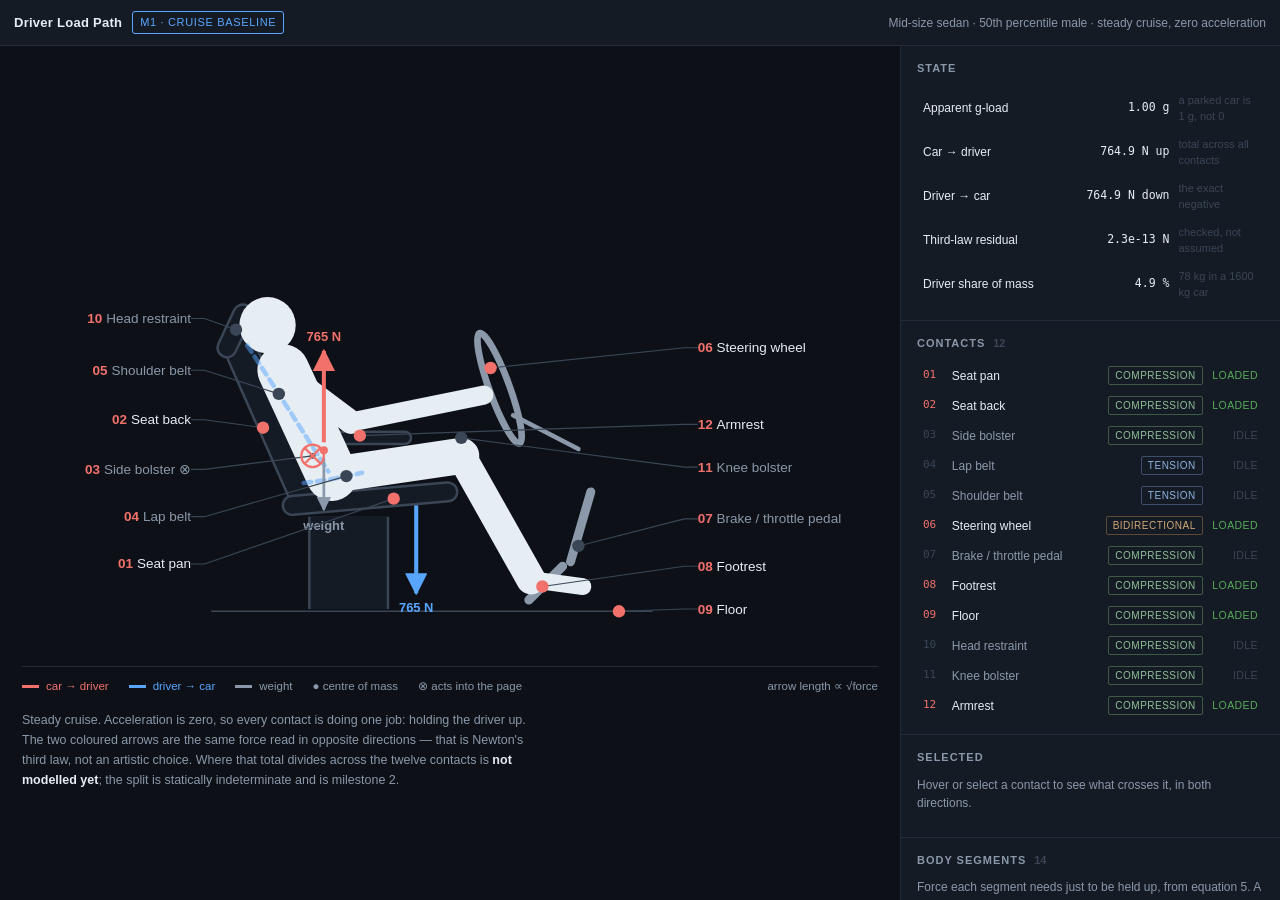
==== apps/loadpath/index.html @ c5e66214 "Build Driver Load Path M1: side elevation, cruise baseline Implements milestone 1. The first view: a" ====
<!doctype html>
<html lang="en">
<head>
<meta charset="utf-8">
<meta name="viewport" content="width=device-width, initial-scale=1">
<title>Driver Load Path — where the car touches you</title>
<link rel="icon" href="data:image/svg+xml,%3Csvg xmlns='http://www.w3.org/2000/svg' viewBox='0 0 32 32'%3E%3Ccircle cx='13' cy='9' r='4' fill='%23e6edf3'/%3E%3Cpath d='M13 13 L11 21 L22 21' stroke='%23e6edf3' stroke-width='5' fill='none' stroke-linecap='round' stroke-linejoin='round'/%3E%3Cpath d='M24 16 V7' stroke='%23f2716b' stroke-width='2.4' fill='none'/%3E%3Cpath d='M24 5 l3 4 h-6z' fill='%23f2716b'/%3E%3Cpath d='M6 18 v9' stroke='%2358a6ff' stroke-width='2.4' fill='none'/%3E%3Cpath d='M6 29 l-3-4 h6z' fill='%2358a6ff'/%3E%3C/svg%3E">
<link rel="stylesheet" href="styles.css">
</head>
<body>
  <header id="toolbar">
    <span class="brand">Driver&nbsp;Load&nbsp;Path</span>
    <span class="milestone">M1 · cruise baseline</span>
    <div class="spacer"></div>
    <span id="readout" class="readout"></span>
  </header>

  <main id="stage">
    <section id="figure-wrap">
      <div id="figure"></div>
      <p class="legend">
        <span class="key act">car → driver</span>
        <span class="key react">driver → car</span>
        <span class="key grav">weight</span>
        <span class="key sym">● centre of mass</span>
        <span class="key sym">⊗ acts into the page</span>
        <span class="scale">arrow length ∝ √force</span>
      </p>
      <p class="caption">
        Steady cruise. Acceleration is zero, so every contact is doing one job:
        holding the driver up. The two coloured arrows are the same force read
        in opposite directions — that is Newton's third law, not an artistic
        choice. Where that total divides across the twelve contacts is
        <strong>not modelled yet</strong>; the split is statically indeterminate
        and is milestone 2.
      </p>
    </section>

    <aside id="panel">
      <section>
        <h2>State</h2>
        <div id="state-rows" class="rows"></div>
      </section>

      <section>
        <h2>Contacts <span class="count">12</span></h2>
        <div id="contact-rows" class="rows"></div>
      </section>

      <section>
        <h2>Selected</h2>
        <div id="detail"></div>
      </section>

      <section>
        <h2>Body segments <span class="count">14</span></h2>
        <p class="muted">
          Force each segment needs just to be held up, from equation 5. A hand
          weighs little; a trunk is half of you.
        </p>
        <div id="segment-rows" class="rows"></div>
      </section>

      <section>
        <h2>Numbers you should not quote yet</h2>
        <div id="caveats"></div>
      </section>
    </aside>
  </main>

  <script src="js/model/constants.js"></script>
  <script src="js/model/touchpoints.js"></script>
  <script src="js/model/vehicle.js"></script>
  <script src="js/model/occupant.js"></script>
  <script src="js/view2d/vectors.js"></script>
  <script src="js/view2d/side.js"></script>
  <script src="js/app.js"></script>
</body>
</html>
---- apps/loadpath/styles.css ----
/* Driver Load Path — M1.
   Follows the house palette set by apps/gridprobe so the two read as one repo.
   The one addition is a meaning-bearing pair: --act is the car acting on the
   driver, --react is the driver acting on the car. Those two colours are never
   used for anything else. */
:root {
  --bg: #0d1117;
  --bg-soft: #151b24;
  --bg-sunk: #10161e;
  --line: #232c38;
  --line-strong: #3a4655;
  --fg: #e6edf3;
  --fg-dim: #8b98a9;
  --act: #f2716b;          /* car → driver */
  --react: #58a6ff;        /* driver → car */
  --warn: #d9a441;
  --ok: #57ab5a;
  --toolbar-h: 46px;
  --panel-w: 380px;
}

* { box-sizing: border-box; }

html, body {
  margin: 0;
  height: 100%;
  background: var(--bg);
  color: var(--fg);
  font: 13px/1.5 ui-sans-serif, -apple-system, "Segoe UI", Roboto, "Helvetica Neue", sans-serif;
}
body { display: flex; flex-direction: column; overflow: hidden; }

#toolbar {
  display: flex; align-items: center; gap: 10px;
  height: var(--toolbar-h); padding: 0 14px; flex: none;
  background: var(--bg-soft); border-bottom: 1px solid var(--line);
  user-select: none;
}
.brand { font-weight: 600; letter-spacing: .02em; }
.milestone {
  font-size: 11px; letter-spacing: .06em; text-transform: uppercase;
  color: var(--react); border: 1px solid var(--react);
  border-radius: 3px; padding: 2px 7px;
}
.spacer { flex: 1; }
.readout { color: var(--fg-dim); font-size: 12px; }

#stage { flex: 1; display: flex; min-height: 0; }

#figure-wrap {
  flex: 1; min-width: 0; display: flex; flex-direction: column;
  padding: 18px 22px 20px; gap: 14px; overflow-y: auto; justify-content: center;
}
#figure { flex: none; }
.side-view { display: block; width: 100%; height: auto; max-height: 62vh; }

.legend {
  display: flex; flex-wrap: wrap; gap: 6px 20px; margin: 0;
  font-size: 11.5px; color: var(--fg-dim);
  border-top: 1px solid var(--line); padding-top: 11px;
}
.key { display: inline-flex; align-items: center; gap: 7px; }
.key::before {
  content: ''; width: 17px; height: 3px; background: currentColor; flex: none;
}
.key.act { color: var(--act); }
.key.react { color: var(--react); }
.key.grav { color: var(--fg-dim); }
.key.sym::before { display: none; }
.scale { margin-left: auto; font-variant-numeric: tabular-nums; }

.caption {
  margin: 0; max-width: 76ch; color: var(--fg-dim); font-size: 12.5px; line-height: 1.6;
}
.caption strong { color: var(--fg); font-weight: 600; }

/* ---------- figure internals ---------- */
.contact-label { font-size: 12px; fill: var(--fg-dim); }
.contact-n { fill: var(--act); font-weight: 600; }
.contact .dot { fill: var(--line-strong); }
.contact.is-active .dot { fill: var(--act); }
.contact.is-active .contact-label { fill: var(--fg); }
.contact { cursor: pointer; }
.contact:focus { outline: none; }
.contact.is-selected .dot { fill: var(--react); r: 7; }
.contact.is-selected .contact-label { fill: var(--react); font-weight: 600; }
.contact.is-selected .leader path { stroke: var(--react); }
.contact:focus-visible .contact-label { text-decoration: underline; }
.vec-label { font-size: 11.5px; font-weight: 600; }
.note-label { font-size: 10.5px; }

/* ---------- panel ---------- */
#panel {
  width: var(--panel-w); flex: none; overflow-y: auto;
  background: var(--bg-soft); border-left: 1px solid var(--line);
  padding: 0 0 28px;
}
#panel section { padding: 14px 16px; border-bottom: 1px solid var(--line); }
#panel h2 {
  margin: 0 0 10px; font-size: 11px; letter-spacing: .09em;
  text-transform: uppercase; color: var(--fg-dim); font-weight: 600;
  display: flex; align-items: baseline; gap: 8px;
}
.count { color: var(--line-strong); font-size: 11px; letter-spacing: 0; }
.muted { color: var(--fg-dim); font-size: 12px; margin: 0 0 10px; line-height: 1.55; }

.rows { display: flex; flex-direction: column; gap: 1px; }
.row {
  display: flex; align-items: center; gap: 9px;
  padding: 5px 6px; border-radius: 3px; font-size: 12px;
}
.row .k { flex: 1; min-width: 0; }
.row .v {
  font-variant-numeric: tabular-nums; color: var(--fg);
  font-family: ui-monospace, SFMono-Regular, Menlo, monospace; font-size: 11.5px;
}
.row .note { color: var(--line-strong); font-size: 11px; flex: none; max-width: 13ch; }

.row.seg .k { flex: 0 0 9.5em; color: var(--fg-dim); }
.row.seg .v { flex: 0 0 4.6em; text-align: right; }
.bar { flex: 1; height: 4px; background: var(--bg-sunk); border-radius: 2px; overflow: hidden; }
.bar i { display: block; height: 100%; background: var(--act); opacity: .75; }

.contact-row { cursor: pointer; }
.contact-row:hover, .contact-row.sel { background: var(--bg-sunk); }
.contact-row.sel { box-shadow: inset 2px 0 0 var(--react); }
.contact-row:focus-visible { outline: 1px solid var(--react); outline-offset: -1px; }
.contact-row .n {
  font-family: ui-monospace, monospace; font-size: 11px;
  color: var(--act); flex: none; width: 1.8em;
}
.contact-row.off .n { color: var(--line-strong); }
.contact-row.off .k { color: var(--fg-dim); }
.contact-row .state {
  font-size: 10.5px; letter-spacing: .04em; text-transform: uppercase;
  color: var(--ok); flex: none; width: 4.4em; text-align: right;
}
.contact-row.off .state { color: var(--line-strong); }

.pill {
  font-size: 10px; letter-spacing: .05em; text-transform: uppercase;
  padding: 1px 6px; border-radius: 2px; border: 1px solid var(--line-strong);
  color: var(--fg-dim); flex: none;
}
.pill.compression { border-color: #3f5a44; color: #8fbf96; }
.pill.tension { border-color: #3d4f6b; color: #8fb4e0; }
.pill.bidirectional { border-color: #5c4a34; color: #d0a877; }
.pill.corroborated { border-color: #3d4f6b; color: #8fb4e0; }
.pill.placeholder { border-color: #5c4a34; color: var(--warn); }

/* ---------- detail ---------- */
#detail h3 { margin: 0 0 3px; font-size: 14px; font-weight: 600; }
#detail h3 .n { color: var(--act); font-family: ui-monospace, monospace; font-size: 12px; }
#detail .anat { margin: 0 0 11px; color: var(--fg-dim); font-size: 12px; }
.pair { display: flex; flex-direction: column; gap: 7px; }
.half {
  border-left: 2px solid; padding: 6px 0 6px 10px;
  display: flex; flex-direction: column; gap: 2px;
}
.half.act { border-color: var(--act); }
.half.react { border-color: var(--react); }
.half .dir {
  font-size: 10px; letter-spacing: .07em; text-transform: uppercase; font-weight: 600;
}
.half.act .dir { color: var(--act); }
.half.react .dir { color: var(--react); }
.half .what { font-size: 12px; color: var(--fg); line-height: 1.45; }
.meta {
  display: flex; flex-wrap: wrap; gap: 4px 14px; margin-top: 11px;
  font-size: 11px; color: var(--fg-dim);
}

/* ---------- caveats ---------- */
.caveat {
  display: flex; flex-direction: column; gap: 4px;
  padding: 8px 0; border-bottom: 1px solid var(--line);
}
.caveat:last-child { border-bottom: none; }
.caveat .pill { align-self: flex-start; }
.caveat .ck {
  font-family: ui-monospace, monospace; font-size: 11px; color: var(--fg);
}
.caveat .cv { font-size: 11.5px; color: var(--fg-dim); line-height: 1.5; }

@media (max-width: 900px) {
  body { overflow: auto; }
  #stage { flex-direction: column; }
  #panel { width: auto; border-left: none; border-top: 1px solid var(--line); }
  .side-view { max-height: none; }
}
@media (prefers-reduced-motion: reduce) { * { transition: none !important; } }
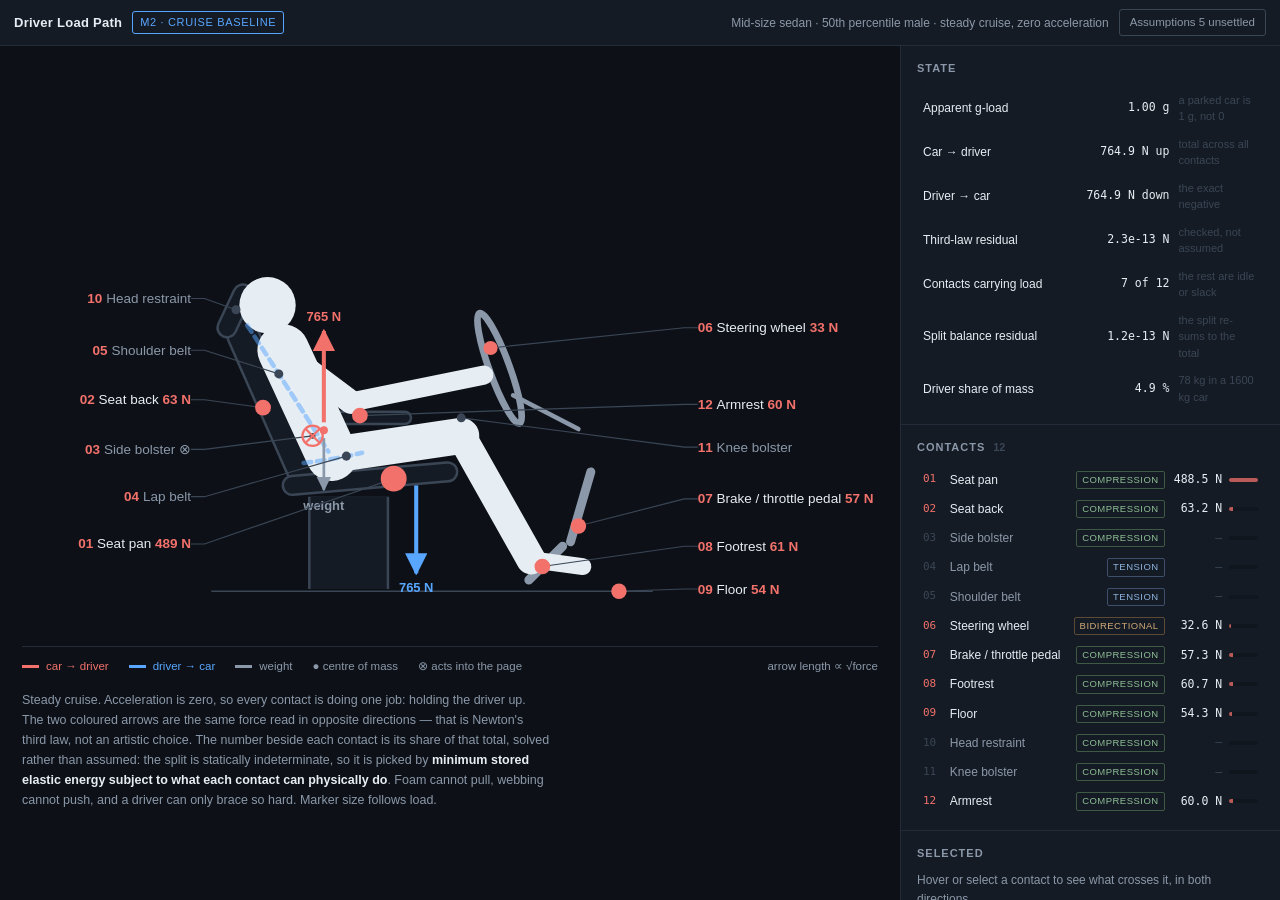
==== commit b1e2ee6c: "Build Driver Load Path M2: contact force solver and provenance drawer Implements milestone 2, the pa" ====
--- a/apps/loadpath/index.html
+++ b/apps/loadpath/index.html
@@ -10,9 +10,10 @@
 <body>
   <header id="toolbar">
     <span class="brand">Driver&nbsp;Load&nbsp;Path</span>
-    <span class="milestone">M1 · cruise baseline</span>
+    <span class="milestone">M2 · cruise baseline</span>
     <div class="spacer"></div>
     <span id="readout" class="readout"></span>
+    <button id="btn-assumptions" class="ghost" type="button">Assumptions</button>
   </header>
 
   <main id="stage">
@@ -30,9 +31,12 @@
         Steady cruise. Acceleration is zero, so every contact is doing one job:
         holding the driver up. The two coloured arrows are the same force read
         in opposite directions — that is Newton's third law, not an artistic
-        choice. Where that total divides across the twelve contacts is
-        <strong>not modelled yet</strong>; the split is statically indeterminate
-        and is milestone 2.
+        choice. The number beside each contact is its share of that total,
+        solved rather than assumed: the split is statically indeterminate, so
+        it is picked by <strong>minimum stored elastic energy subject to what
+        each contact can physically do</strong>. Foam cannot pull, webbing
+        cannot push, and a driver can only brace so hard. Marker size follows
+        load.
       </p>
     </section>
 
@@ -63,6 +67,10 @@
 
       <section>
         <h2>Numbers you should not quote yet</h2>
+        <p class="muted">
+          The force split leans on these first. Full list in
+          <strong>Assumptions</strong>, top right.
+        </p>
         <div id="caveats"></div>
       </section>
     </aside>
@@ -72,8 +80,10 @@
   <script src="js/model/touchpoints.js"></script>
   <script src="js/model/vehicle.js"></script>
   <script src="js/model/occupant.js"></script>
+  <script src="js/model/contacts.js"></script>
   <script src="js/view2d/vectors.js"></script>
   <script src="js/view2d/side.js"></script>
+  <script src="js/ui/assumptions.js"></script>
   <script src="js/app.js"></script>
 </body>
 </html>
--- a/apps/loadpath/styles.css
+++ b/apps/loadpath/styles.css
@@ -82,7 +82,10 @@
 .contact.is-active .contact-label { fill: var(--fg); }
 .contact { cursor: pointer; }
 .contact:focus { outline: none; }
-.contact.is-selected .dot { fill: var(--react); r: 7; }
+/* Selection must not resize the marker: radius already encodes load, so
+   forcing r here made the most-loaded contact shrink when you clicked it.
+   Ring it instead and leave the size alone. */
+.contact.is-selected .dot { fill: var(--react); stroke: var(--react); stroke-width: 3; stroke-opacity: .35; }
 .contact.is-selected .contact-label { fill: var(--react); font-weight: 600; }
 .contact.is-selected .leader path { stroke: var(--react); }
 .contact:focus-visible .contact-label { text-decoration: underline; }
@@ -182,10 +185,108 @@
 }
 .caveat .cv { font-size: 11.5px; color: var(--fg-dim); line-height: 1.5; }
 
+/* Below 900px the two-column flex layout collapses the figure to nothing,
+   because the panel's content claims the whole column. Drop out of flex
+   entirely rather than trying to referee it: the page becomes an ordinary
+   scrolling document, figure first, panel under it. */
 @media (max-width: 900px) {
-  body { overflow: auto; }
-  #stage { flex-direction: column; }
+  html, body { height: auto; overflow: visible; }
+  body { display: block; }
+  #toolbar {
+    height: auto; min-height: var(--toolbar-h);
+    flex-wrap: wrap; padding: 8px 14px; row-gap: 4px;
+  }
+  .readout { flex-basis: 100%; }
+  .spacer { display: none; }
+  #stage { display: block; min-height: 0; }
+  #figure-wrap { padding: 16px 14px 18px; display: block; }
+  #figure { margin-bottom: 14px; }
   #panel { width: auto; border-left: none; border-top: 1px solid var(--line); }
   .side-view { max-height: none; }
+  .legend { margin-bottom: 12px; }
+  .row .note { display: none; }
 }
 @media (prefers-reduced-motion: reduce) { * { transition: none !important; } }
+
+/* ---------- M2: force values, and the provenance drawer ---------- */
+.contact-force { fill: var(--act); font-weight: 600; }
+.contact.is-idle .contact-force { fill: var(--line-strong); }
+.contact.is-selected .contact-force { fill: var(--react); }
+
+.row.contact-row .v.force {
+  flex: 0 0 4.4em; text-align: right; font-size: 11.5px;
+}
+.row.contact-row.off .v.force { color: var(--line-strong); }
+.row.contact-row .bar { flex: 0 0 2.4em; }
+/* The longest label, "Brake / throttle pedal", wrapped to two lines and threw
+   that row out of alignment with the other eleven. */
+.row.contact-row { gap: 7px; }
+.row.contact-row .k { white-space: nowrap; overflow: hidden; text-overflow: ellipsis; }
+.row.contact-row .pill { font-size: 9.5px; padding: 1px 5px; }
+.row.contact-row .bar i { background: var(--act); }
+
+.detail-force {
+  display: flex; align-items: baseline; gap: 9px; margin: 10px 0 4px;
+  padding: 8px 10px; background: var(--bg-sunk); border-left: 2px solid var(--act);
+}
+.detail-force.idle { border-left-color: var(--line-strong); }
+.detail-force .fv {
+  font-family: ui-monospace, monospace; font-size: 17px; font-weight: 600;
+  color: var(--act); font-variant-numeric: tabular-nums;
+}
+.detail-force.idle .fv { color: var(--fg-dim); font-size: 13px; }
+.detail-force .fl { font-size: 11px; color: var(--fg-dim); line-height: 1.4; }
+
+button.ghost {
+  background: transparent; color: var(--fg-dim);
+  border: 1px solid var(--line-strong); border-radius: 3px;
+  padding: 4px 10px; font: inherit; font-size: 11.5px; cursor: pointer;
+}
+button.ghost:hover { color: var(--fg); border-color: var(--fg-dim); }
+button.ghost:focus-visible { outline: 2px solid var(--react); outline-offset: 1px; }
+button.ghost[aria-expanded="true"] { color: var(--react); border-color: var(--react); }
+
+.drawer {
+  position: fixed; top: var(--toolbar-h); right: 0; bottom: 0; width: min(520px, 100%);
+  background: var(--bg-soft); border-left: 1px solid var(--line-strong);
+  box-shadow: -18px 0 40px rgba(0, 0, 0, .45);
+  overflow-y: auto; z-index: 20; padding: 0 0 40px;
+}
+.drawer[hidden] { display: none; }
+.drawer-head {
+  position: sticky; top: 0; z-index: 1;
+  display: flex; align-items: center; justify-content: space-between; gap: 12px;
+  padding: 14px 18px; background: var(--bg-soft); border-bottom: 1px solid var(--line);
+}
+.drawer-head h2 { margin: 0; font-size: 14px; font-weight: 600; letter-spacing: 0; text-transform: none; }
+.drawer-close {
+  background: none; border: none; color: var(--fg-dim); font-size: 22px;
+  line-height: 1; cursor: pointer; padding: 0 4px;
+}
+.drawer-close:hover { color: var(--fg); }
+.drawer-close:focus-visible { outline: 2px solid var(--react); outline-offset: 2px; }
+.drawer-lede { margin: 0; padding: 14px 18px; color: var(--fg-dim); font-size: 12.5px; line-height: 1.55; }
+
+.prov-group { padding: 6px 18px 14px; border-top: 1px solid var(--line); }
+.prov-group h3 { margin: 12px 0 4px; display: flex; align-items: center; gap: 9px; font-size: 12px; }
+.grp-count { color: var(--line-strong); font-size: 11px; font-weight: 400; }
+.grp-blurb { margin: 0 0 10px; color: var(--fg-dim); font-size: 11.5px; line-height: 1.5; }
+.prov { padding: 9px 0; border-bottom: 1px solid var(--line); }
+.prov:last-child { border-bottom: none; }
+.prov-key { font-family: ui-monospace, monospace; font-size: 11.5px; color: var(--fg); }
+.prov-val {
+  font-family: ui-monospace, monospace; font-size: 11px; color: var(--react);
+  margin-top: 2px; font-variant-numeric: tabular-nums;
+}
+.prov-src { font-size: 12px; color: var(--fg-dim); line-height: 1.5; margin-top: 4px; }
+.prov-caveat {
+  font-size: 11.5px; color: var(--warn); line-height: 1.5; margin-top: 6px;
+  border-left: 2px solid var(--warn); padding-left: 9px;
+}
+.drawer-foot { padding: 14px 18px; border-top: 1px solid var(--line-strong); }
+.drawer-foot p { margin: 0; color: var(--fg-dim); font-size: 11.5px; line-height: 1.55; }
+
+@media (max-width: 900px) {
+  .drawer { top: 0; width: 100%; border-left: none; }
+  body.drawer-open { overflow: hidden; }
+}
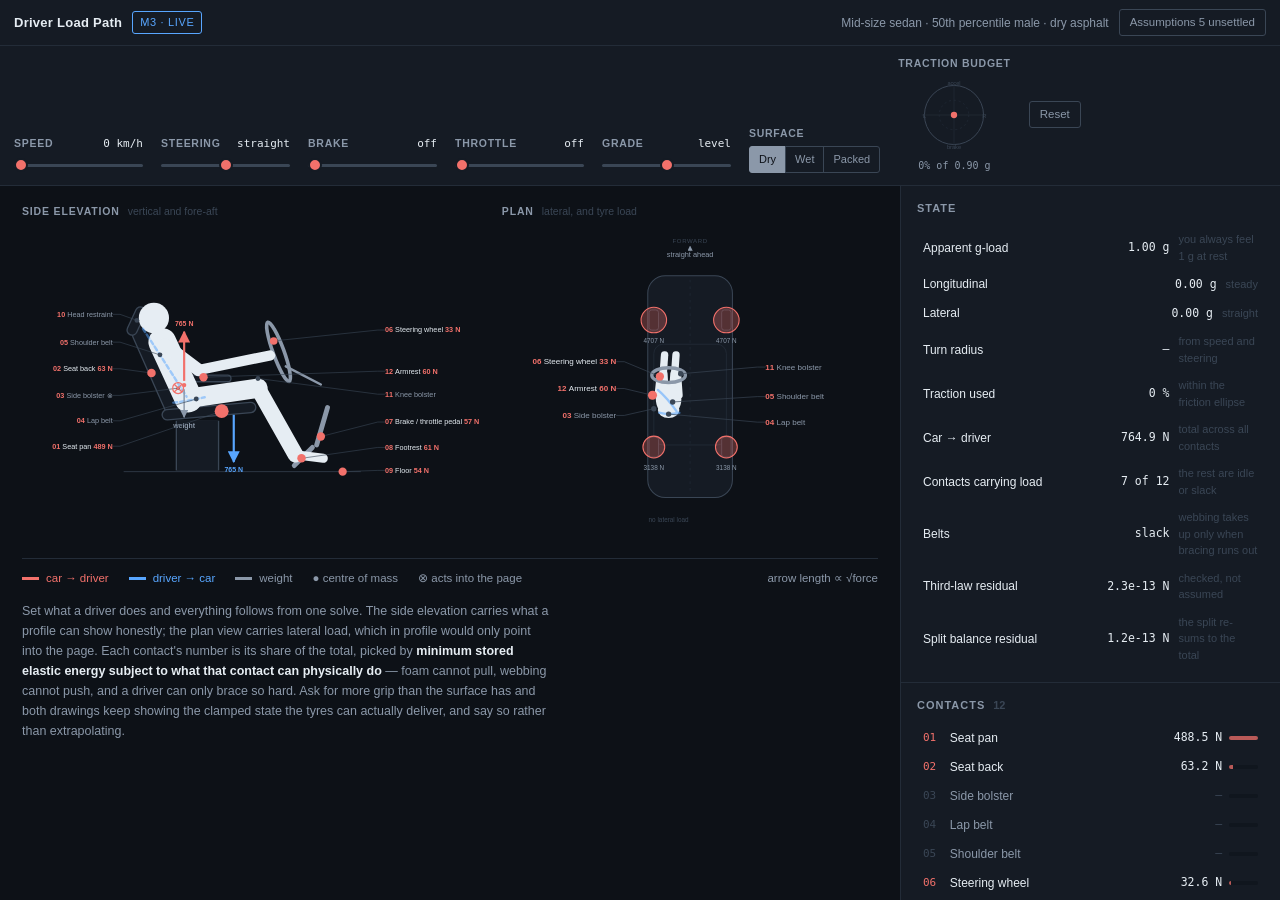
==== commit 20c78e34: "Build Driver Load Path M3: plan view and live inputs Implements milestone 3. Three milestones showed" ====
--- a/apps/loadpath/index.html
+++ b/apps/loadpath/index.html
@@ -10,15 +10,27 @@
 <body>
   <header id="toolbar">
     <span class="brand">Driver&nbsp;Load&nbsp;Path</span>
-    <span class="milestone">M2 · cruise baseline</span>
+    <span class="milestone">M3 · live</span>
     <div class="spacer"></div>
     <span id="readout" class="readout"></span>
     <button id="btn-assumptions" class="ghost" type="button">Assumptions</button>
   </header>
 
+  <div id="controls"></div>
+  <p id="limit-banner" class="limit-banner" hidden></p>
+
   <main id="stage">
     <section id="figure-wrap">
-      <div id="figure"></div>
+      <div class="figures">
+        <div class="fig-col">
+          <h2 class="fig-title">Side elevation <span>vertical and fore-aft</span></h2>
+          <div id="figure"></div>
+        </div>
+        <div class="fig-col fig-col-plan">
+          <h2 class="fig-title">Plan <span>lateral, and tyre load</span></h2>
+          <div id="figure-plan"></div>
+        </div>
+      </div>
       <p class="legend">
         <span class="key act">car → driver</span>
         <span class="key react">driver → car</span>
@@ -28,15 +40,15 @@
         <span class="scale">arrow length ∝ √force</span>
       </p>
       <p class="caption">
-        Steady cruise. Acceleration is zero, so every contact is doing one job:
-        holding the driver up. The two coloured arrows are the same force read
-        in opposite directions — that is Newton's third law, not an artistic
-        choice. The number beside each contact is its share of that total,
-        solved rather than assumed: the split is statically indeterminate, so
-        it is picked by <strong>minimum stored elastic energy subject to what
-        each contact can physically do</strong>. Foam cannot pull, webbing
-        cannot push, and a driver can only brace so hard. Marker size follows
-        load.
+        Set what a driver does and everything follows from one solve. The side
+        elevation carries what a profile can show honestly; the plan view
+        carries lateral load, which in profile would only point into the page.
+        Each contact's number is its share of the total, picked by
+        <strong>minimum stored elastic energy subject to what that contact can
+        physically do</strong> — foam cannot pull, webbing cannot push, and a
+        driver can only brace so hard. Ask for more grip than the surface has
+        and both drawings keep showing the clamped state the tyres can actually
+        deliver, and say so rather than extrapolating.
       </p>
     </section>
 
@@ -83,7 +95,9 @@
   <script src="js/model/contacts.js"></script>
   <script src="js/view2d/vectors.js"></script>
   <script src="js/view2d/side.js"></script>
+  <script src="js/view2d/plan.js"></script>
   <script src="js/ui/assumptions.js"></script>
+  <script src="js/ui/controls.js"></script>
   <script src="js/app.js"></script>
 </body>
 </html>
--- a/apps/loadpath/styles.css
+++ b/apps/loadpath/styles.css
@@ -49,7 +49,7 @@
 
 #figure-wrap {
   flex: 1; min-width: 0; display: flex; flex-direction: column;
-  padding: 18px 22px 20px; gap: 14px; overflow-y: auto; justify-content: center;
+  padding: 18px 22px 20px; gap: 14px; overflow-y: auto;
 }
 #figure { flex: none; }
 .side-view { display: block; width: 100%; height: auto; max-height: 62vh; }
@@ -290,3 +290,92 @@
   .drawer { top: 0; width: 100%; border-left: none; }
   body.drawer-open { overflow: hidden; }
 }
+
+/* ---------- M3: the input strip, two views, the limit banner ---------- */
+#controls { flex: none; background: var(--bg-soft); border-bottom: 1px solid var(--line); }
+.ctl-strip {
+  display: flex; align-items: flex-end; gap: 18px;
+  padding: 10px 14px 12px; flex-wrap: wrap;
+}
+.ctl { display: flex; flex-direction: column; gap: 5px; min-width: 118px; }
+.ctl-label {
+  display: flex; align-items: baseline; justify-content: space-between; gap: 10px;
+  font-size: 10.5px; letter-spacing: .07em; text-transform: uppercase;
+  color: var(--fg-dim); font-weight: 600;
+}
+.ctl-val {
+  font-family: ui-monospace, SFMono-Regular, Menlo, monospace; font-size: 11px;
+  color: var(--fg); letter-spacing: 0; text-transform: none; font-weight: 500;
+  font-variant-numeric: tabular-nums;
+}
+.ctl input[type="range"] {
+  -webkit-appearance: none; appearance: none; width: 100%; height: 3px;
+  background: var(--line-strong); border-radius: 2px; outline: none; margin: 6px 0;
+}
+.ctl input[type="range"]::-webkit-slider-thumb {
+  -webkit-appearance: none; width: 14px; height: 14px; border-radius: 50%;
+  background: var(--act); cursor: pointer; border: 2px solid var(--bg-soft);
+}
+.ctl input[type="range"]::-moz-range-thumb {
+  width: 14px; height: 14px; border-radius: 50%; background: var(--act);
+  cursor: pointer; border: 2px solid var(--bg-soft);
+}
+.ctl input[type="range"]:focus-visible { outline: 2px solid var(--react); outline-offset: 4px; }
+
+.seg { display: flex; gap: 0; }
+.seg-btn {
+  background: transparent; color: var(--fg-dim); border: 1px solid var(--line-strong);
+  padding: 4px 9px; font: inherit; font-size: 11px; cursor: pointer; margin-left: -1px;
+}
+.seg-btn:first-child { border-radius: 3px 0 0 3px; margin-left: 0; }
+.seg-btn:last-child { border-radius: 0 3px 3px 0; }
+.seg-btn.on { color: var(--bg); background: var(--fg-dim); border-color: var(--fg-dim); }
+.seg-btn:focus-visible { outline: 2px solid var(--react); outline-offset: 1px; z-index: 1; }
+
+.ctl-gauge { min-width: 104px; align-items: center; }
+.gauge { width: 76px; height: 76px; display: block; }
+.gauge-limit { transition: stroke .15s; }
+.gauge.over .gauge-limit { stroke: var(--warn); }
+.gauge-tick { font-size: 8px; }
+.gauge-read {
+  font-family: ui-monospace, monospace; font-size: 10px; color: var(--fg-dim);
+  font-variant-numeric: tabular-nums; text-align: center;
+}
+.gauge-read.over { color: var(--warn); font-weight: 600; }
+.ctl-reset { align-self: center; }
+
+.limit-banner {
+  flex: none; margin: 0; padding: 8px 16px; font-size: 12px; line-height: 1.5;
+  background: rgba(217, 164, 65, .11); color: var(--warn);
+  border-bottom: 1px solid var(--line);
+}
+.limit-banner[hidden] { display: none; }
+
+.figures { display: flex; gap: 20px; align-items: flex-start; min-width: 0; }
+.fig-col { min-width: 0; display: flex; flex-direction: column; gap: 6px; }
+.fig-col:first-child { flex: 1 1 55%; }
+.fig-col-plan { flex: 1 1 45%; }
+.fig-title {
+  margin: 0; font-size: 10.5px; letter-spacing: .08em; text-transform: uppercase;
+  color: var(--fg-dim); font-weight: 600; display: flex; gap: 8px; align-items: baseline;
+}
+.fig-title span { color: var(--line-strong); letter-spacing: 0; text-transform: none; font-weight: 400; }
+.plan-view { display: block; width: 100%; height: auto; max-height: 58vh; }
+.patch-label { font-size: 9.5px; font-variant-numeric: tabular-nums; }
+.plan-heading { font-size: 11px; }
+.plan-axis { font-size: 9px; letter-spacing: .1em; text-transform: uppercase; }
+
+.row.warn .v { color: var(--warn); font-weight: 600; }
+
+@media (max-width: 1180px) {
+  .figures { flex-direction: column; }
+  .fig-col, .fig-col-plan { flex: none; width: 100%; }
+  .plan-view { max-height: none; }
+}
+@media (max-width: 900px) {
+  .ctl-strip { gap: 12px; padding: 10px 14px; }
+  .ctl { min-width: calc(50% - 8px); flex: 1 1 calc(50% - 8px); }
+  .ctl-gauge, .ctl-surface { flex-basis: 100%; }
+}
+
+.plan-lat-label { font-size: 9.5px; }
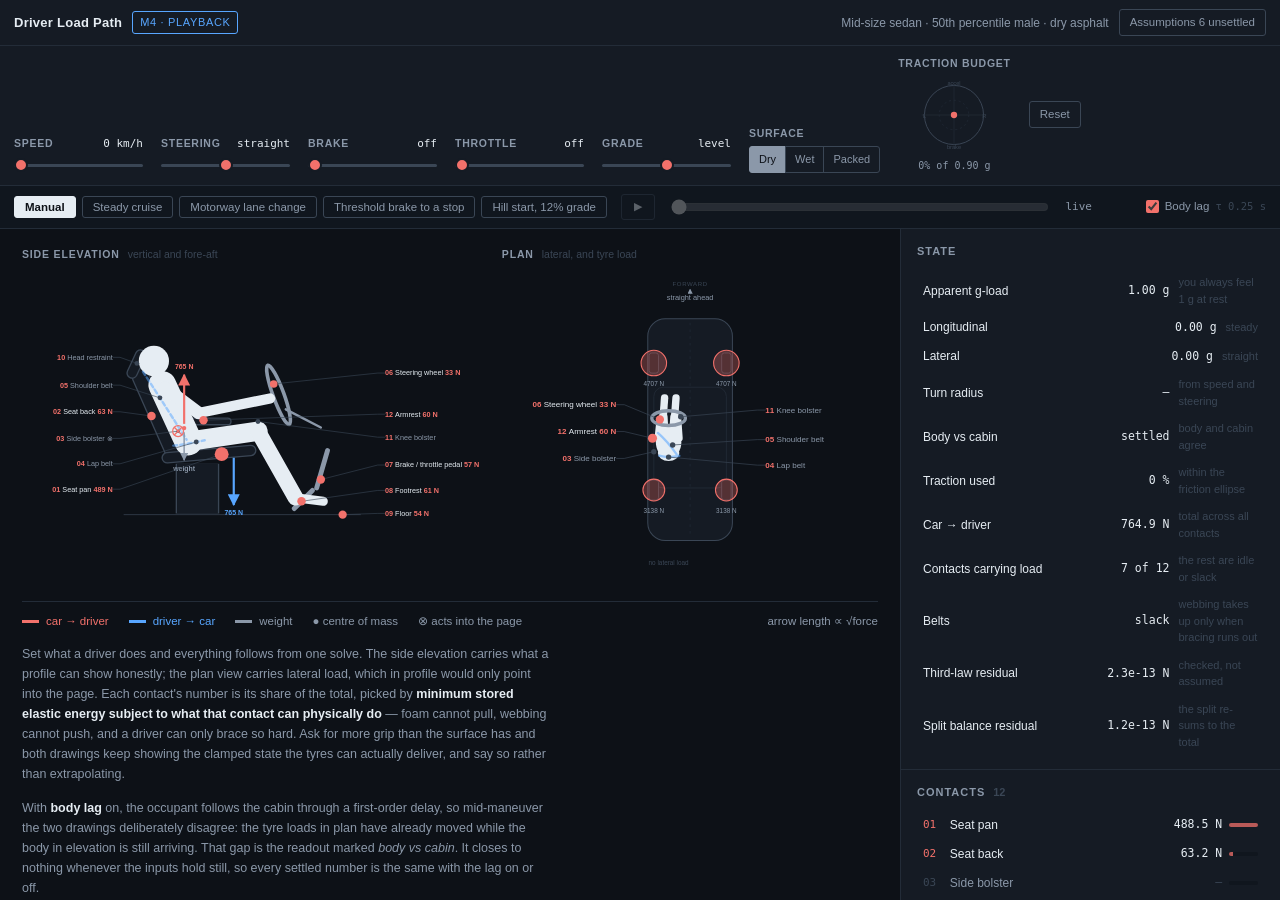
==== commit ca2af0df: "Build Driver Load Path M4: scripted playback and body lag Four maneuvers as timelines of the same fi" ====
--- a/apps/loadpath/index.html
+++ b/apps/loadpath/index.html
@@ -10,13 +10,14 @@
 <body>
   <header id="toolbar">
     <span class="brand">Driver&nbsp;Load&nbsp;Path</span>
-    <span class="milestone">M3 · live</span>
+    <span class="milestone">M4 · playback</span>
     <div class="spacer"></div>
     <span id="readout" class="readout"></span>
     <button id="btn-assumptions" class="ghost" type="button">Assumptions</button>
   </header>
 
   <div id="controls"></div>
+  <div id="transport"></div>
   <p id="limit-banner" class="limit-banner" hidden></p>
 
   <main id="stage">
@@ -49,6 +50,14 @@
         driver can only brace so hard. Ask for more grip than the surface has
         and both drawings keep showing the clamped state the tyres can actually
         deliver, and say so rather than extrapolating.
+      </p>
+      <p class="caption">
+        With <strong>body lag</strong> on, the occupant follows the cabin
+        through a first-order delay, so mid-maneuver the two drawings
+        deliberately disagree: the tyre loads in plan have already moved while
+        the body in elevation is still arriving. That gap is the readout marked
+        <em>body vs cabin</em>. It closes to nothing whenever the inputs hold
+        still, so every settled number is the same with the lag on or off.
       </p>
     </section>
 
@@ -93,11 +102,13 @@
   <script src="js/model/vehicle.js"></script>
   <script src="js/model/occupant.js"></script>
   <script src="js/model/contacts.js"></script>
+  <script src="js/model/scenarios.js"></script>
   <script src="js/view2d/vectors.js"></script>
   <script src="js/view2d/side.js"></script>
   <script src="js/view2d/plan.js"></script>
   <script src="js/ui/assumptions.js"></script>
   <script src="js/ui/controls.js"></script>
+  <script src="js/ui/transport.js"></script>
   <script src="js/app.js"></script>
 </body>
 </html>
--- a/apps/loadpath/styles.css
+++ b/apps/loadpath/styles.css
@@ -344,6 +344,51 @@
 .gauge-read.over { color: var(--warn); font-weight: 600; }
 .ctl-reset { align-self: center; }
 
+/* ---- M4 transport ---- */
+#transport { flex: none; background: var(--bg-sunk); border-bottom: 1px solid var(--line); }
+.transport {
+  display: flex; align-items: center; gap: 14px;
+  padding: 8px 14px; flex-wrap: wrap;
+}
+.tp-chips { display: flex; gap: 6px; flex-wrap: wrap; }
+.tp-chip {
+  background: transparent; border: 1px solid var(--line-strong); color: var(--fg-dim);
+  border-radius: 3px; padding: 4px 10px; font-size: 11.5px; cursor: pointer;
+  font-family: inherit;
+}
+.tp-chip:hover { color: var(--fg); border-color: var(--fg-dim); }
+.tp-chip.on { background: var(--fg); border-color: var(--fg); color: var(--bg); font-weight: 600; }
+.tp-play {
+  background: transparent; border: 1px solid var(--line-strong); color: var(--fg);
+  border-radius: 3px; width: 34px; height: 26px; cursor: pointer; font-size: 11px;
+  font-family: inherit; line-height: 1;
+}
+.tp-play:disabled { opacity: .35; cursor: default; }
+.tp-play:not(:disabled):hover { border-color: var(--fg-dim); }
+.transport.playing .tp-play { border-color: var(--act); color: var(--act); }
+.tp-scrub { flex: 1 1 200px; min-width: 140px; max-width: 620px; }
+.tp-scrub:disabled { opacity: .35; }
+.tp-clock {
+  font-family: ui-monospace, SFMono-Regular, Menlo, monospace; font-size: 11px;
+  color: var(--fg-dim); font-variant-numeric: tabular-nums; min-width: 10ch;
+}
+.transport.playing .tp-clock { color: var(--act); }
+.tp-lag {
+  display: flex; align-items: center; gap: 6px; font-size: 11.5px;
+  color: var(--fg-dim); cursor: pointer; user-select: none;
+}
+.tp-lag input { margin: 0; accent-color: var(--act); }
+.tp-tau {
+  font-family: ui-monospace, SFMono-Regular, Menlo, monospace; font-size: 10.5px;
+  color: var(--line-strong);
+}
+.tp-blurb {
+  margin: 0; padding: 0 14px 10px; max-width: 92ch;
+  font-size: 12px; color: var(--fg-dim); line-height: 1.55;
+}
+.tp-blurb[hidden] { display: none; }
+.row.transient .v { color: var(--act); }
+
 .limit-banner {
   flex: none; margin: 0; padding: 8px 16px; font-size: 12px; line-height: 1.5;
   background: rgba(217, 164, 65, .11); color: var(--warn);
@@ -374,6 +419,8 @@
 }
 @media (max-width: 900px) {
   .ctl-strip { gap: 12px; padding: 10px 14px; }
+  .transport { gap: 10px; padding: 8px 14px; }
+  .tp-scrub { flex-basis: 100%; }
   .ctl { min-width: calc(50% - 8px); flex: 1 1 calc(50% - 8px); }
   .ctl-gauge, .ctl-surface { flex-basis: 100%; }
 }
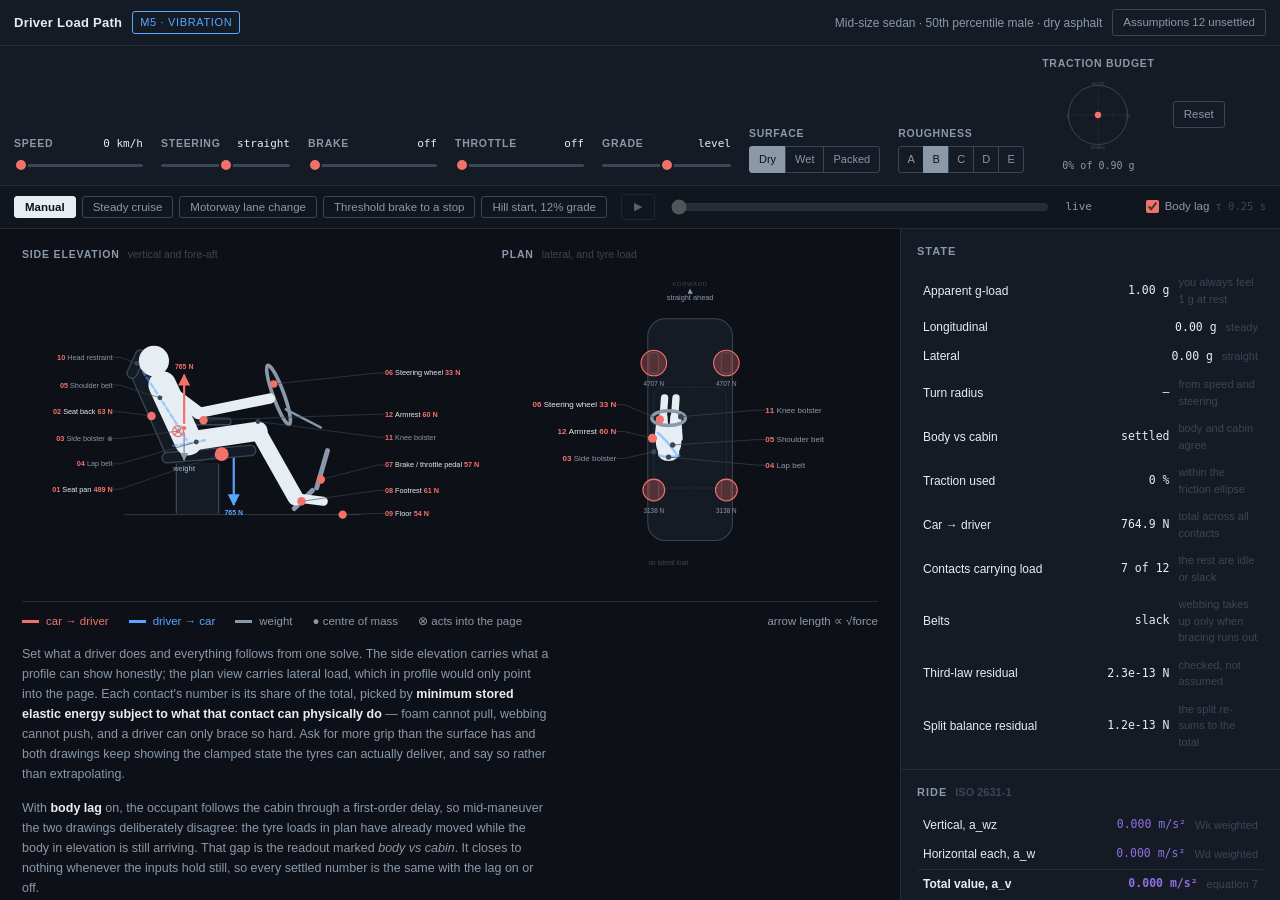
==== commit 0c9ecb39: "Build Driver Load Path M5: the vibration channel, kept separate Whole-body vibration as a frequency-" ====
--- a/apps/loadpath/index.html
+++ b/apps/loadpath/index.html
@@ -10,7 +10,7 @@
 <body>
   <header id="toolbar">
     <span class="brand">Driver&nbsp;Load&nbsp;Path</span>
-    <span class="milestone">M4 · playback</span>
+    <span class="milestone">M5 · vibration</span>
     <div class="spacer"></div>
     <span id="readout" class="readout"></span>
     <button id="btn-assumptions" class="ghost" type="button">Assumptions</button>
@@ -59,12 +59,33 @@
         <em>body vs cabin</em>. It closes to nothing whenever the inputs hold
         still, so every settled number is the same with the lag on or off.
       </p>
+      <section id="vib-block">
+        <h2 class="fig-title">Vibration <span>a different quantity, in different units</span></h2>
+        <div id="spectrum"></div>
+        <p class="caption">
+          Everything above is force in newtons at one instant. This is
+          <strong>whole-body vibration</strong>: a weighted RMS acceleration in
+          m/s² spread over frequency, evaluated per ISO 2631-1. The two are
+          deliberately not combined — a comfort index averaged into a force
+          arrow would satisfy neither. They share the speed and the road, and
+          nothing else. The <em>weighted</em> trace is what the seated body is
+          sensitive to; the gap between it and the raw trace is the human
+          weighting doing its work, discarding energy the seat really does
+          deliver but the body barely registers.
+        </p>
+      </section>
     </section>
 
     <aside id="panel">
       <section>
         <h2>State</h2>
         <div id="state-rows" class="rows"></div>
+      </section>
+
+      <section>
+        <h2>Ride <span class="count">ISO 2631-1</span></h2>
+        <div id="vib-rows" class="rows"></div>
+        <div id="vib-bands"></div>
       </section>
 
       <section>
@@ -103,9 +124,11 @@
   <script src="js/model/occupant.js"></script>
   <script src="js/model/contacts.js"></script>
   <script src="js/model/scenarios.js"></script>
+  <script src="js/model/vibration.js"></script>
   <script src="js/view2d/vectors.js"></script>
   <script src="js/view2d/side.js"></script>
   <script src="js/view2d/plan.js"></script>
+  <script src="js/view2d/spectrum.js"></script>
   <script src="js/ui/assumptions.js"></script>
   <script src="js/ui/controls.js"></script>
   <script src="js/ui/transport.js"></script>
--- a/apps/loadpath/styles.css
+++ b/apps/loadpath/styles.css
@@ -14,6 +14,12 @@
   --act: #f2716b;          /* car → driver */
   --react: #58a6ff;        /* driver → car */
   --warn: #d9a441;
+  /* The vibration channel. A third meaning-bearing hue, deliberately not --act
+     or --react: those two encode direction of action on a force, and vibration
+     has no direction and is not a force. Validated against this surface for the
+     lightness band, chroma floor, CVD separation and contrast. */
+  --vib: #8f6ee0;
+  --vib-soft: #6d55ab;
   --ok: #57ab5a;
   --toolbar-h: 46px;
   --panel-w: 380px;
@@ -426,3 +432,62 @@
 }
 
 .plan-lat-label { font-size: 9.5px; }
+
+
+/* ---- M5 vibration: spectrum chart and ride panel ---- */
+#vib-block { margin-top: 26px; padding-top: 20px; border-top: 1px solid var(--line); }
+#spectrum { margin-top: 10px; }
+.spectrum { display: block; width: 100%; height: auto; }
+.spec-region { fill: var(--vib); opacity: .07; }
+.spec-region-label {
+  font-family: ui-monospace, SFMono-Regular, Menlo, monospace; font-size: 9px;
+  fill: var(--fg-dim); letter-spacing: .04em;
+}
+.spec-axis { stroke: var(--line-strong); stroke-width: 1; }
+.spec-region-rule { stroke: var(--vib-soft); stroke-width: 1; opacity: .55; }
+.spec-grid { stroke: var(--line); stroke-width: 1; }
+.spec-tick {
+  font-family: ui-monospace, SFMono-Regular, Menlo, monospace; font-size: 9px;
+  fill: var(--fg-dim);
+}
+.spec-weighted { stroke: var(--vib); stroke-width: 2; stroke-linejoin: round; }
+.spec-fill { fill: var(--vib); opacity: .14; stroke: none; }
+.spec-raw {
+  stroke: var(--vib-soft); stroke-width: 1.5; stroke-dasharray: 4 3; opacity: .95;
+}
+.spec-peak { fill: var(--vib); stroke: var(--bg); stroke-width: 2; }
+.spec-label { font-size: 10.5px; fill: var(--fg-dim); }
+.spec-label.weighted { fill: var(--fg); }
+.spec-sub { font-size: 9.5px; fill: var(--line-strong); }
+.spec-region { }
+.spec-hair { stroke: var(--fg-dim); stroke-width: 1; stroke-dasharray: 2 3; }
+.spec-tip {
+  font-family: ui-monospace, SFMono-Regular, Menlo, monospace; font-size: 10px;
+  fill: var(--fg);
+}
+.spec-hit { cursor: crosshair; }
+
+.vib-row .v { color: var(--vib); }
+.row.vib-total { border-top: 1px solid var(--line); }
+.row.vib-total .k, .row.vib-total .v { font-weight: 600; }
+.vib-verdict {
+  margin-top: 10px; padding: 9px 12px; border-radius: 3px;
+  border-left: 2px solid var(--ok); background: rgba(87,171,90,.08);
+  display: flex; flex-direction: column; gap: 3px;
+}
+.vib-verdict.warn { border-left-color: var(--warn); background: rgba(217,164,65,.09); }
+.vib-verdict.bad  { border-left-color: var(--act); background: rgba(242,113,107,.09); }
+.vv-label { font-size: 12.5px; color: var(--fg); font-weight: 600; }
+.vib-verdict.warn .vv-label { color: var(--warn); }
+.vib-verdict.bad .vv-label { color: var(--act); }
+.vv-also { font-size: 11px; color: var(--fg-dim); }
+.vib-split { margin-top: 10px; display: flex; flex-direction: column; gap: 5px; }
+.vb { display: flex; align-items: center; gap: 8px; font-size: 11.5px; }
+.vb-k { color: var(--fg-dim); flex: 1; }
+.vb-v {
+  font-family: ui-monospace, SFMono-Regular, Menlo, monospace; font-size: 11px;
+  color: var(--vib); font-variant-numeric: tabular-nums; width: 4ch; text-align: right;
+}
+.vb .bar { flex: none; width: 66px; height: 4px; background: var(--bg-sunk); border-radius: 2px; }
+.vb .bar i { display: block; height: 100%; background: var(--vib); border-radius: 2px; }
+.ctl-road .seg-btn { min-width: 26px; padding-left: 7px; padding-right: 7px; }
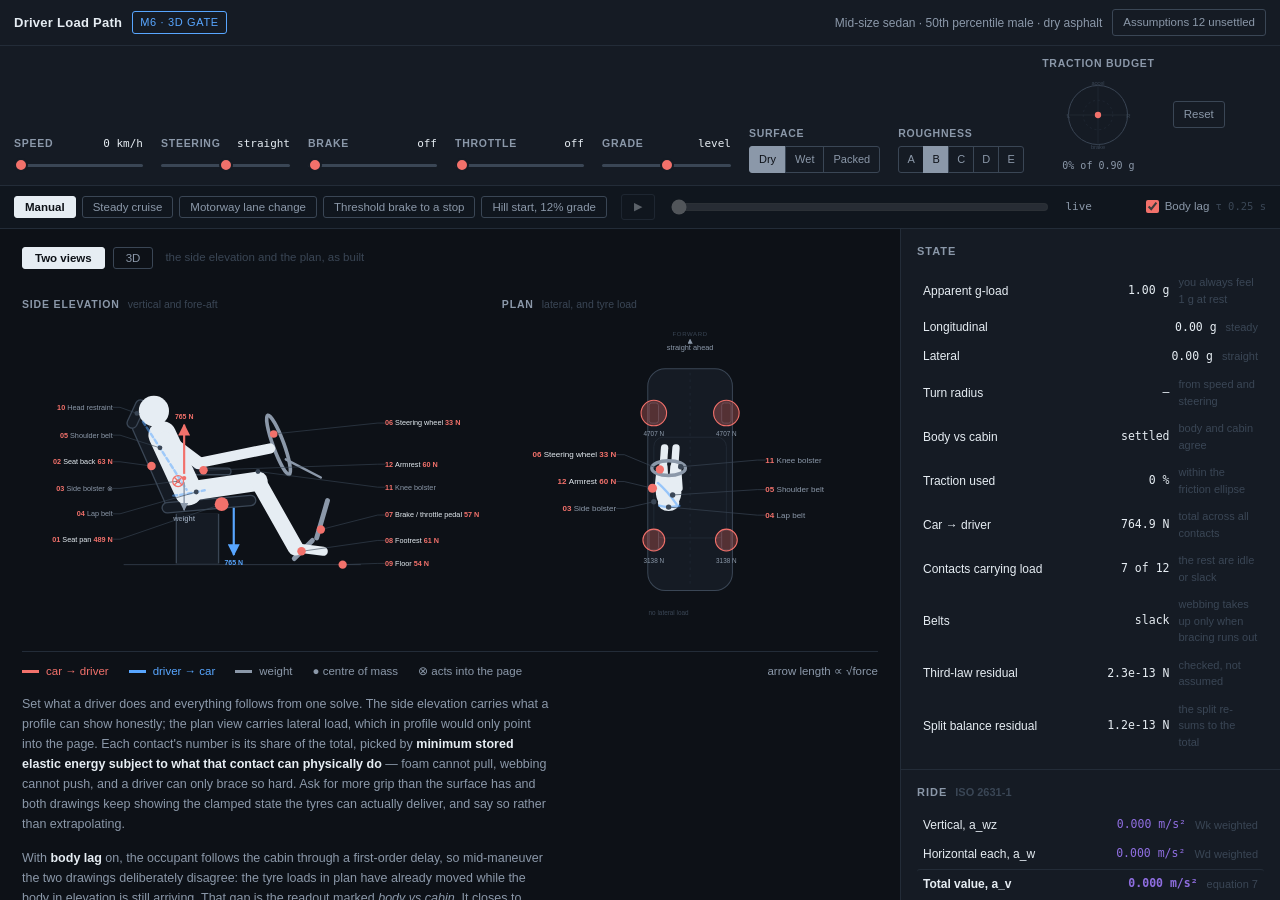
==== commit 56bcc7fd: "M6: the 3D view ships, the figure is cut The milestone was gated: build the 3D view as a prototype a" ====
--- a/apps/loadpath/index.html
+++ b/apps/loadpath/index.html
@@ -10,7 +10,7 @@
 <body>
   <header id="toolbar">
     <span class="brand">Driver&nbsp;Load&nbsp;Path</span>
-    <span class="milestone">M5 · vibration</span>
+    <span class="milestone">M6 · 3D gate</span>
     <div class="spacer"></div>
     <span id="readout" class="readout"></span>
     <button id="btn-assumptions" class="ghost" type="button">Assumptions</button>
@@ -22,6 +22,31 @@
 
   <main id="stage">
     <section id="figure-wrap">
+      <div class="view-switch">
+        <button type="button" class="vs-btn on" data-view="2d">Two views</button>
+        <button type="button" class="vs-btn" data-view="3d">3D</button>
+        <span class="vs-note" id="vs-note">the side elevation and the plan, as built</span>
+      </div>
+      <div id="pane-3d" hidden>
+        <h2 class="fig-title">The resultant, in three dimensions <span>drag to orbit</span></h2>
+        <div id="scene3d"></div>
+        <p class="sc-readout" id="scene3d-readout"></p>
+        <p class="caption">
+          The side elevation carries x and z; the plan carries x and y. Between
+          them they cover all three axes but never at once, and in a
+          <strong>combined maneuver</strong> — braking while turning — the force
+          into the driver has all three components simultaneously. So the same
+          vector is drawn three times here from one origin at one scale: whole,
+          then with the lateral axis dropped (all the side elevation can hold),
+          then with the vertical dropped (all the plan can hold). The dashed
+          arrows are visibly shorter and point somewhere else; the angle on each
+          is how far the force leans out of that drawing's plane. That is what
+          the &otimes; in the side view has been admitting since M1, measured.
+          There is no body in this view: a figure was built, and cut, because at
+          every camera angle it read as a zigzag rather than a driver and drew
+          the eye away from the one thing the view is for.
+        </p>
+      </div>
       <div class="figures">
         <div class="fig-col">
           <h2 class="fig-title">Side elevation <span>vertical and fore-aft</span></h2>
@@ -125,10 +150,12 @@
   <script src="js/model/contacts.js"></script>
   <script src="js/model/scenarios.js"></script>
   <script src="js/model/vibration.js"></script>
+  <script src="js/model/anatomy.js"></script>
   <script src="js/view2d/vectors.js"></script>
   <script src="js/view2d/side.js"></script>
   <script src="js/view2d/plan.js"></script>
   <script src="js/view2d/spectrum.js"></script>
+  <script src="js/view3d/scene.js"></script>
   <script src="js/ui/assumptions.js"></script>
   <script src="js/ui/controls.js"></script>
   <script src="js/ui/transport.js"></script>
--- a/apps/loadpath/styles.css
+++ b/apps/loadpath/styles.css
@@ -402,6 +402,13 @@
 }
 .limit-banner[hidden] { display: none; }
 
+/* [hidden] must come with the display rule. `.figures { display: flex }` beat
+   the UA stylesheet's [hidden]{display:none} — any author display wins — so the
+   view switch set the attribute, reported hidden:true when asked, and drew both
+   views anyway. It read as working on a desktop only because the 3D pane pushed
+   the 2D figures below the fold. Checking the PROPERTY is what hid it; a phone
+   screenshot is what found it. */
+.figures[hidden] { display: none; }
 .figures { display: flex; gap: 20px; align-items: flex-start; min-width: 0; }
 .fig-col { min-width: 0; display: flex; flex-direction: column; gap: 6px; }
 .fig-col:first-child { flex: 1 1 55%; }
@@ -491,3 +498,68 @@
 .vb .bar { flex: none; width: 66px; height: 4px; background: var(--bg-sunk); border-radius: 2px; }
 .vb .bar i { display: block; height: 100%; background: var(--vib); border-radius: 2px; }
 .ctl-road .seg-btn { min-width: 26px; padding-left: 7px; padding-right: 7px; }
+
+
+/* ---- M6: the 3D view, gated ---- */
+.view-switch { display: flex; align-items: center; gap: 8px; margin-bottom: 14px; }
+.vs-btn {
+  background: transparent; border: 1px solid var(--line-strong); color: var(--fg-dim);
+  border-radius: 3px; padding: 4px 12px; font-size: 11.5px; cursor: pointer;
+  font-family: inherit;
+}
+.vs-btn:hover { color: var(--fg); border-color: var(--fg-dim); }
+.vs-btn.on { background: var(--fg); border-color: var(--fg); color: var(--bg); font-weight: 600; }
+.vs-note { font-size: 11.5px; color: var(--line-strong); margin-left: 4px; }
+#pane-3d[hidden] { display: none; }
+/* user-select off: orbiting is a drag, and a drag across the legend was
+   selecting the label text and leaving it highlighted behind the scene. */
+.scene3d { display: block; width: 100%; max-width: 940px; height: auto; cursor: grab;
+           -webkit-user-select: none; user-select: none; }
+.scene3d:active { cursor: grabbing; }
+.sc-grid { stroke: var(--line); stroke-width: 1; opacity: .5; }
+.sc-panel { fill: #1a222d; fill-opacity: .5; stroke: var(--line-strong); stroke-width: 1.3; }
+.sc-wheel { fill: none; stroke: #556579; stroke-width: 2.5; }
+.sc-bone { stroke: var(--fg-dim); stroke-width: 3; stroke-linecap: round; opacity: .85; }
+.sc-joint { fill: var(--fg-dim); }
+.sc-head { fill: var(--bg-soft); stroke: var(--fg-dim); stroke-width: 2.5; }
+.sc-contact { fill: var(--act); cursor: pointer; }
+.sc-contact.idle { fill: var(--line-strong); }
+.sc-contact.sel { fill: var(--act); }
+.sc-ring { fill: none; stroke: var(--act); stroke-width: 1.5; opacity: .8; }
+.sc-resultant { stroke: var(--act); stroke-width: 3; }
+.sc-com { fill: var(--fg); }
+.sc-resultant-label {
+  font-family: ui-monospace, SFMono-Regular, Menlo, monospace; font-size: 13px;
+  fill: var(--act); font-weight: 600;
+}
+.sc-resultant-sub { font-size: 10.5px; fill: var(--fg-dim); }
+
+/* The two projections are the SAME quantity one axis poorer, not a second
+   category, so they keep --act and separate by weight and dash — the same rule
+   the spectrum chart uses for its unweighted trace. Identity never rests on
+   colour alone here either: both are directly labelled. */
+.sc-proj { stroke: var(--act); stroke-width: 1.6; opacity: .62; stroke-dasharray: 6 4; }
+.sc-drop { stroke: var(--fg-dim); stroke-width: 1; opacity: .42; stroke-dasharray: 2 3; }
+.sc-proj-label { font-size: 10.5px; fill: var(--act); opacity: .85; }
+.sc-proj-label.dim { fill: var(--fg-dim); opacity: .9; }
+.sc-leader { stroke: var(--line-strong); stroke-width: 1; opacity: .55; }
+.sc-axis-note { font-size: 9.5px; fill: var(--line-strong); }
+
+/* The scene's legend lives in SVG units, so it shrinks with the drawing: at
+   390px wide the 880-unit viewBox scales by 0.44 and 10.5px type renders at
+   under 5px. Below 760px the in-scene legend is dropped and the same three
+   facts are read from the HTML block under the figure, which is real text at
+   real size — and which is fed from the same render() return, so the two can
+   never disagree about a number. */
+.sc-readout { display: none; margin-top: 6px; font-size: 12px; color: var(--fg-dim); }
+.sc-readout b { color: var(--act); font-family: ui-monospace, SFMono-Regular, Menlo, monospace; }
+.sc-readout span { display: block; margin-top: 3px; }
+@media (max-width: 760px) {
+  .sc-legend { display: none; }
+  .sc-readout { display: block; }
+}
+.sc-axis { stroke: var(--line-strong); stroke-width: 1.5; }
+.sc-axis-label {
+  font-family: ui-monospace, SFMono-Regular, Menlo, monospace; font-size: 10px;
+  fill: var(--fg-dim);
+}
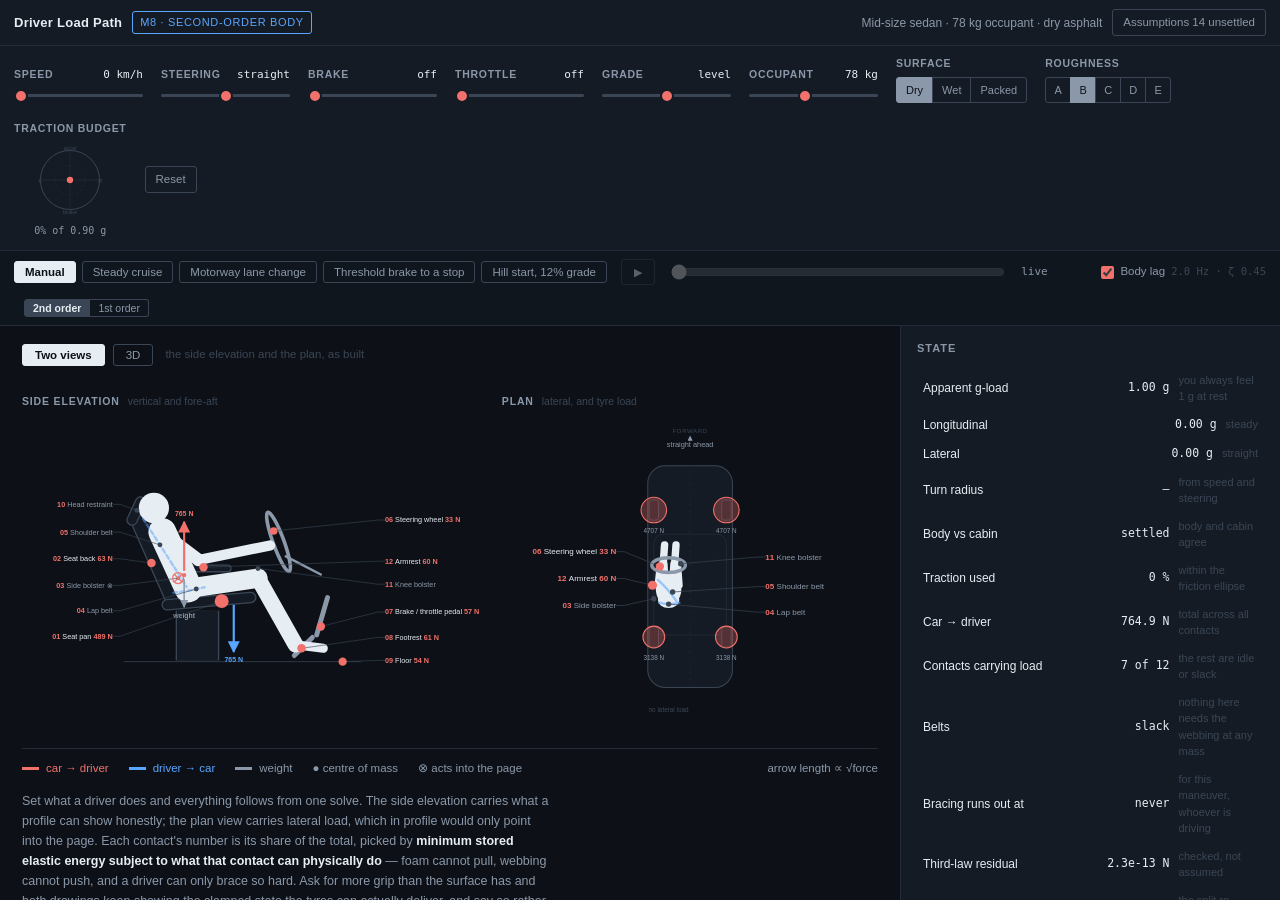
==== commit 27f5b225: "M8: the body stops being a lag and becomes a mass on a spring No M8 in the plan, but section 07 stil" ====
--- a/apps/loadpath/index.html
+++ b/apps/loadpath/index.html
@@ -10,7 +10,7 @@
 <body>
   <header id="toolbar">
     <span class="brand">Driver&nbsp;Load&nbsp;Path</span>
-    <span class="milestone">M6 · 3D gate</span>
+    <span class="milestone">M8 · second-order body</span>
     <div class="spacer"></div>
     <span id="readout" class="readout"></span>
     <button id="btn-assumptions" class="ghost" type="button">Assumptions</button>
@@ -77,12 +77,20 @@
         deliver, and say so rather than extrapolating.
       </p>
       <p class="caption">
-        With <strong>body lag</strong> on, the occupant follows the cabin
-        through a first-order delay, so mid-maneuver the two drawings
-        deliberately disagree: the tyre loads in plan have already moved while
-        the body in elevation is still arriving. That gap is the readout marked
-        <em>body vs cabin</em>. It closes to nothing whenever the inputs hold
-        still, so every settled number is the same with the lag on or off.
+        With <strong>body lag</strong> on, the occupant follows the cabin as a
+        <strong>mass on a spring</strong> — 2.0&nbsp;Hz, damping 0.45 — so
+        mid-maneuver the two drawings deliberately disagree: the tyre loads in
+        plan have already moved while the body in elevation is still arriving.
+        Then it arrives and keeps going. At the end of a hard stop the car is
+        stationary and the occupant is still rocking, which is the part you
+        actually feel and the part the model could not show until M8. The
+        <em>1st order</em> button runs the older response for comparison: it
+        reaches 90% in 0.58&nbsp;s instead of 0.16&nbsp;s and, being
+        first-order, cannot overshoot at all. The gap is the readout marked
+        <em>body vs cabin</em>, and it says whether the occupant is still
+        arriving or has gone past. It closes to nothing whenever the inputs
+        hold still, so every settled number is the same with the lag on or
+        off, either model — asserted by a test against both.
       </p>
       <section id="vib-block">
         <h2 class="fig-title">Vibration <span>a different quantity, in different units</span></h2>
--- a/apps/loadpath/styles.css
+++ b/apps/loadpath/styles.css
@@ -545,6 +545,18 @@
 .sc-leader { stroke: var(--line-strong); stroke-width: 1; opacity: .55; }
 .sc-axis-note { font-size: 9.5px; fill: var(--line-strong); }
 
+/* M8. The body-response model switch. Deliberately small and beside the lag
+   checkbox: it is a comparison control, not a headline setting. */
+.tp-order { display: inline-flex; gap: 0; margin-left: 10px; }
+.tp-order-btn {
+  background: transparent; border: 1px solid var(--line-strong); color: var(--fg-dim);
+  padding: 2px 8px; font-size: 10.5px; cursor: pointer; font-family: inherit;
+}
+.tp-order-btn:first-child { border-radius: 3px 0 0 3px; }
+.tp-order-btn:last-child { border-radius: 0 3px 3px 0; border-left: none; }
+.tp-order-btn:hover { color: var(--fg); }
+.tp-order-btn.on { background: var(--line-strong); color: var(--fg); font-weight: 600; }
+
 /* The scene's legend lives in SVG units, so it shrinks with the drawing: at
    390px wide the 880-unit viewBox scales by 0.44 and 10.5px type renders at
    under 5px. Below 760px the in-scene legend is dropped and the same three
